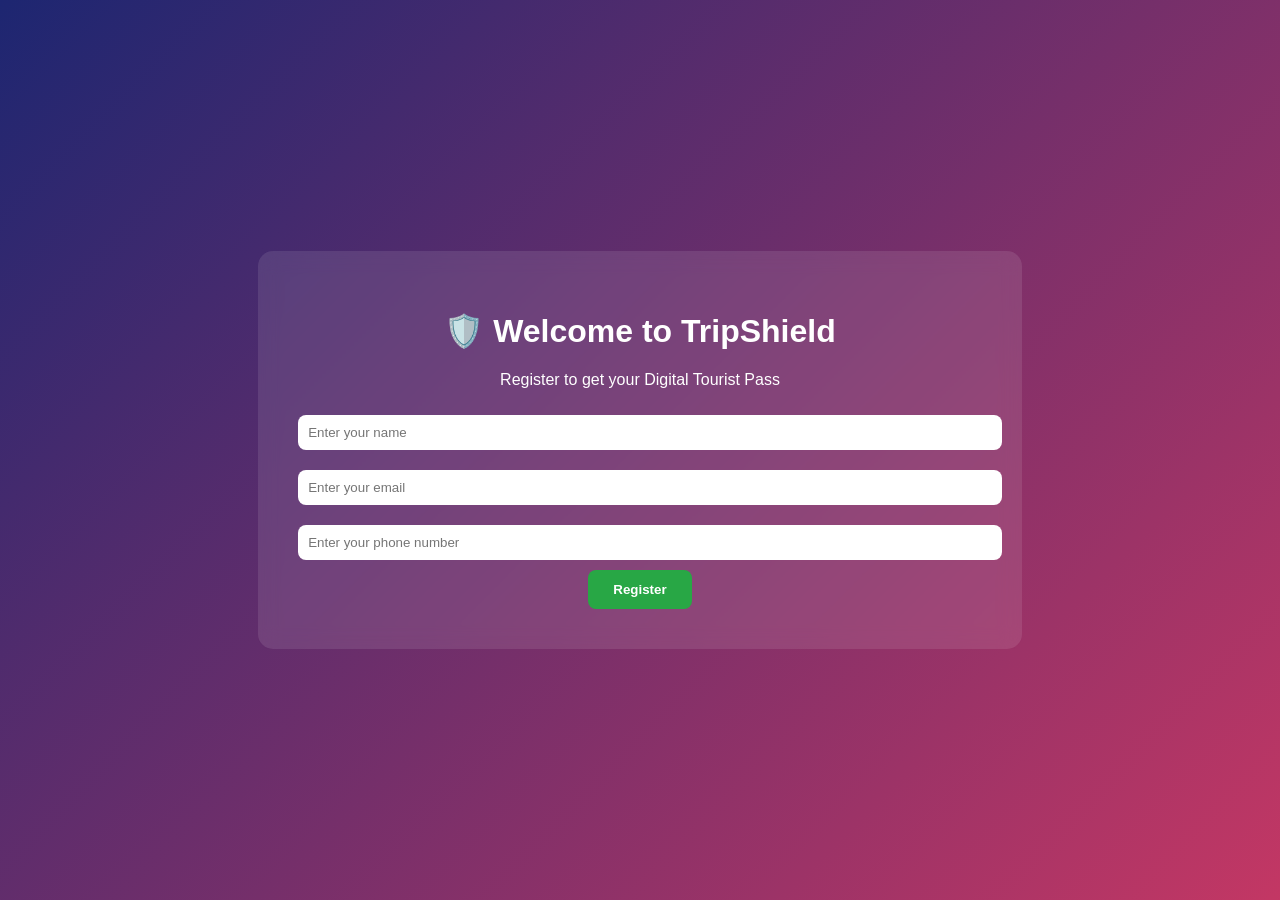
==== index.html @ 43f6dd0d "Rename registration.html to index.html" ====
<!DOCTYPE html>
<html lang="en">
<head>
  <meta charset="UTF-8">
  <meta name="viewport" content="width=device-width, initial-scale=1.0">
  <title>TripShield - Registration</title>
  <style>
    body {
      font-family: "Segoe UI", sans-serif;
      display: flex; justify-content: center; align-items: center;
      height: 100vh; margin: 0;
      background: linear-gradient(135deg, #1d2671, #c33764);
      color: white;
    }
    .box {
      background: rgba(255,255,255,0.1);
      padding: 40px;
      border-radius: 15px;
      text-align: center;
      backdrop-filter: blur(10px);
    }
    input {
      width: 100%; padding: 10px; margin: 10px 0;
      border-radius: 8px; border: none;
    }
    button {
      background: #28a745; border: none; color: white;
      padding: 12px 25px; border-radius: 8px;
      cursor: pointer; font-weight: bold;
    }
  </style>
</head>
<body>
  <div class="box">
    <h1>🛡️ Welcome to TripShield</h1>
    <p>Register to get your Digital Tourist Pass</p>
    <form onsubmit="registerUser(event)">
      <input type="text" id="name" placeholder="Enter your name" required>
      <input type="email" id="email" placeholder="Enter your email" required>
      <input type="tel" id="phone" placeholder="Enter your phone number" required>
      <button type="submit">Register</button>
    </form>
  </div>

  <script>
    function registerUser(event) {
      event.preventDefault();
      const name = document.getElementById("name").value;
      const email = document.getElementById("email").value;
      const phone = document.getElementById("phone").value;

      // redirect to pass.html with data
      window.location.href = `pass.html?name=${encodeURIComponent(name)}&email=${encodeURIComponent(email)}&phone=${encodeURIComponent(phone)}`;
    }
  </script>
</body>
</html>
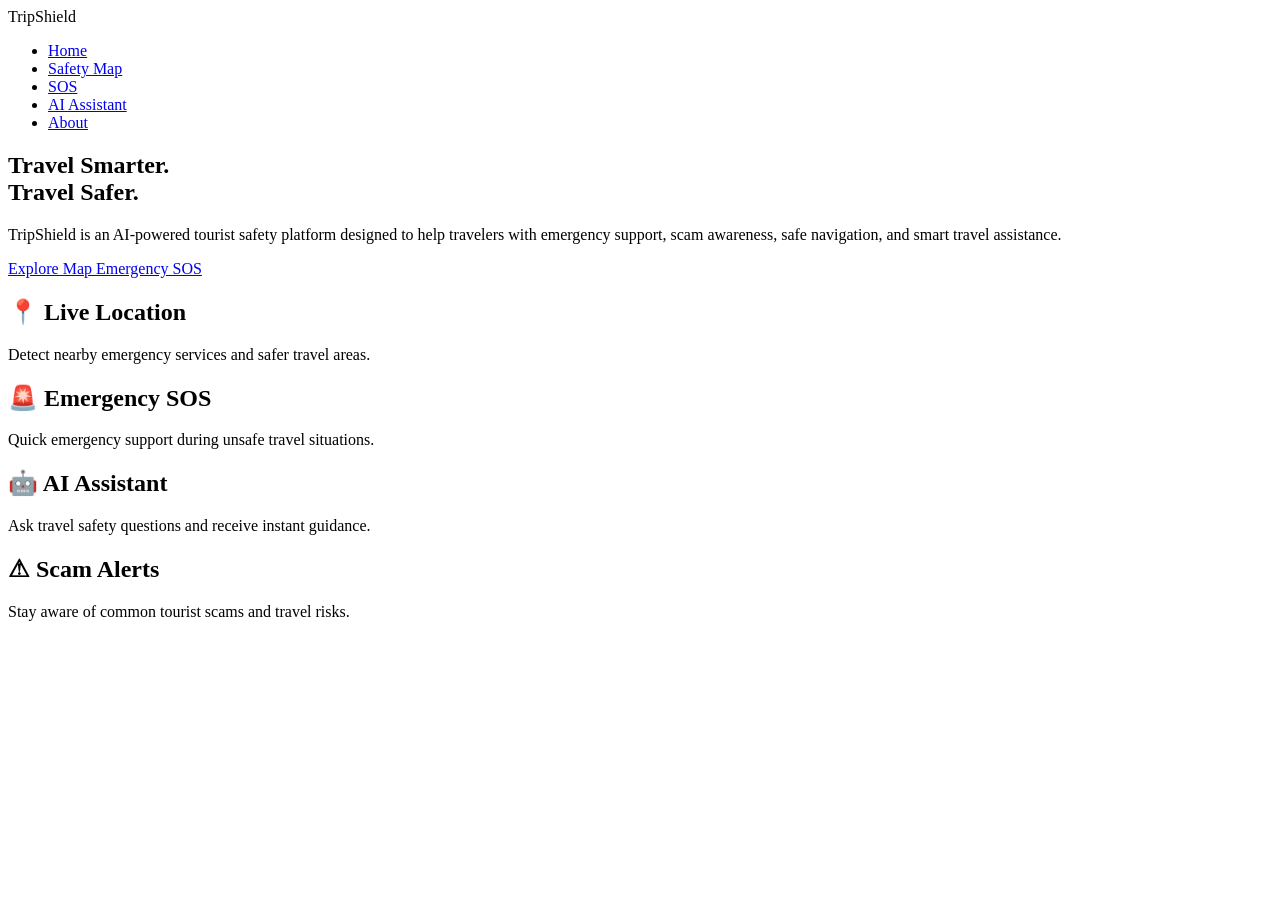
==== commit e573fafe: "Enhance index.html with navbar and hero section Added a navigation bar and hero section with feature" ====
--- a/index.html
+++ b/index.html
@@ -1,57 +1,104 @@
+<!-- ========================= -->
+<!-- index.html -->
+<!-- ========================= -->
+
 <!DOCTYPE html>
 <html lang="en">
+
 <head>
-  <meta charset="UTF-8">
-  <meta name="viewport" content="width=device-width, initial-scale=1.0">
-  <title>TripShield - Registration</title>
-  <style>
-    body {
-      font-family: "Segoe UI", sans-serif;
-      display: flex; justify-content: center; align-items: center;
-      height: 100vh; margin: 0;
-      background: linear-gradient(135deg, #1d2671, #c33764);
-      color: white;
-    }
-    .box {
-      background: rgba(255,255,255,0.1);
-      padding: 40px;
-      border-radius: 15px;
-      text-align: center;
-      backdrop-filter: blur(10px);
-    }
-    input {
-      width: 100%; padding: 10px; margin: 10px 0;
-      border-radius: 8px; border: none;
-    }
-    button {
-      background: #28a745; border: none; color: white;
-      padding: 12px 25px; border-radius: 8px;
-      cursor: pointer; font-weight: bold;
-    }
-  </style>
+    <meta charset="UTF-8">
+    <meta name="viewport" content="width=device-width, initial-scale=1.0">
+
+    <title>TripShield</title>
+
+    <link rel="stylesheet" href="css/style.css">
 </head>
+
 <body>
-  <div class="box">
-    <h1>🛡️ Welcome to TripShield</h1>
-    <p>Register to get your Digital Tourist Pass</p>
-    <form onsubmit="registerUser(event)">
-      <input type="text" id="name" placeholder="Enter your name" required>
-      <input type="email" id="email" placeholder="Enter your email" required>
-      <input type="tel" id="phone" placeholder="Enter your phone number" required>
-      <button type="submit">Register</button>
-    </form>
-  </div>
 
-  <script>
-    function registerUser(event) {
-      event.preventDefault();
-      const name = document.getElementById("name").value;
-      const email = document.getElementById("email").value;
-      const phone = document.getElementById("phone").value;
+    <!-- NAVBAR -->
 
-      // redirect to pass.html with data
-      window.location.href = `pass.html?name=${encodeURIComponent(name)}&email=${encodeURIComponent(email)}&phone=${encodeURIComponent(phone)}`;
-    }
-  </script>
+    <nav>
+
+        <div class="logo">TripShield</div>
+
+        <ul>
+            <li><a href="index.html">Home</a></li>
+            <li><a href="map.html">Safety Map</a></li>
+            <li><a href="sos.html">SOS</a></li>
+            <li><a href="ai.html">AI Assistant</a></li>
+            <li><a href="about.html">About</a></li>
+        </ul>
+
+    </nav>
+
+    <!-- HERO SECTION -->
+
+    <section class="hero">
+
+        <h1>
+            Travel Smarter. <br>
+            Travel Safer.
+        </h1>
+
+        <p>
+            TripShield is an AI-powered tourist safety platform
+            designed to help travelers with emergency support,
+            scam awareness, safe navigation, and smart travel assistance.
+        </p>
+
+        <div class="hero-buttons">
+
+            <a href="map.html" class="btn primary-btn">
+                Explore Map
+            </a>
+
+            <a href="sos.html" class="btn secondary-btn">
+                Emergency SOS
+            </a>
+
+        </div>
+
+    </section>
+
+    <!-- FEATURE CARDS -->
+
+    <section class="cards">
+
+        <div class="card">
+            <h2>📍 Live Location</h2>
+
+            <p>
+                Detect nearby emergency services and safer travel areas.
+            </p>
+        </div>
+
+        <div class="card">
+            <h2>🚨 Emergency SOS</h2>
+
+            <p>
+                Quick emergency support during unsafe travel situations.
+            </p>
+        </div>
+
+        <div class="card">
+            <h2>🤖 AI Assistant</h2>
+
+            <p>
+                Ask travel safety questions and receive instant guidance.
+            </p>
+        </div>
+
+        <div class="card">
+            <h2>⚠ Scam Alerts</h2>
+
+            <p>
+                Stay aware of common tourist scams and travel risks.
+            </p>
+        </div>
+
+    </section>
+
 </body>
+
 </html>
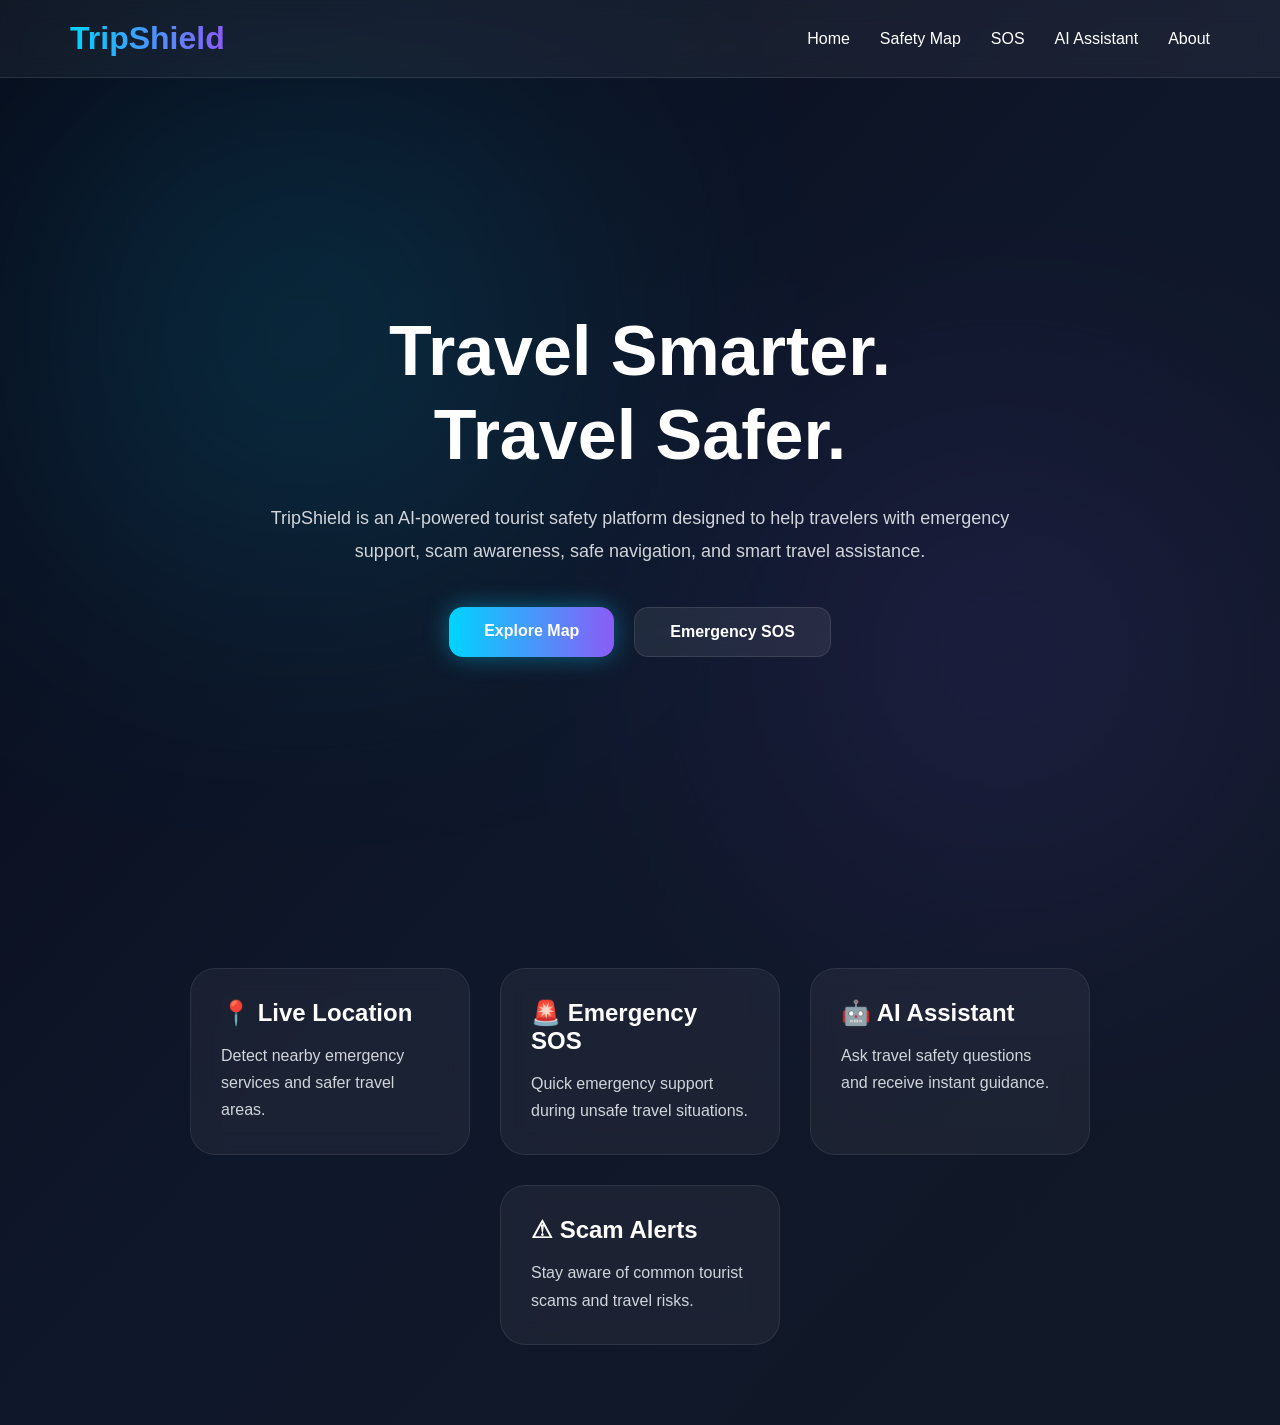
==== commit a48f8ff6: "Update index.html" ====
--- a/index.html
+++ b/index.html
@@ -10,8 +10,7 @@
     <meta name="viewport" content="width=device-width, initial-scale=1.0">
 
     <title>TripShield</title>
-
-    <link rel="stylesheet" href="css/style.css">
+<link rel="stylesheet" href="style.css">
 </head>
 
 <body>
--- a/style.css
+++ b/style.css
@@ -0,0 +1,268 @@
+/* GOOGLE FONT */
+@import url('https://fonts.googleapis.com/css2?family=Poppins:wght@300;400;500;600;700&display=swap');
+
+*{
+    margin:0;
+    padding:0;
+    box-sizing:border-box;
+    font-family:'Poppins', sans-serif;
+}
+
+body{
+    background:linear-gradient(to bottom right,#070b1a,#0f172a,#111827);
+    color:white;
+    overflow-x:hidden;
+}
+
+/* NAVBAR */
+
+nav{
+    width:100%;
+    display:flex;
+    justify-content:space-between;
+    align-items:center;
+    padding:20px 70px;
+
+    background:rgba(255,255,255,0.05);
+    backdrop-filter:blur(12px);
+
+    border-bottom:1px solid rgba(255,255,255,0.1);
+
+    position:sticky;
+    top:0;
+    z-index:1000;
+}
+
+.logo{
+    font-size:32px;
+    font-weight:700;
+
+    background:linear-gradient(to right,#00d4ff,#8b5cf6);
+    -webkit-background-clip:text;
+    -webkit-text-fill-color:transparent;
+}
+
+nav ul{
+    display:flex;
+    gap:30px;
+    list-style:none;
+}
+
+nav ul li a{
+    text-decoration:none;
+    color:white;
+    font-weight:500;
+    transition:0.3s;
+}
+
+nav ul li a:hover{
+    color:#00d4ff;
+}
+
+/* HERO SECTION */
+
+.hero{
+    min-height:90vh;
+
+    display:flex;
+    flex-direction:column;
+    justify-content:center;
+    align-items:center;
+
+    text-align:center;
+
+    padding:40px 20px;
+    position:relative;
+}
+
+/* GLOW EFFECTS */
+
+.hero::before{
+    content:'';
+
+    position:absolute;
+
+    width:350px;
+    height:350px;
+
+    background:#00d4ff;
+
+    filter:blur(150px);
+
+    opacity:0.25;
+
+    top:10%;
+    left:10%;
+}
+
+.hero::after{
+    content:'';
+
+    position:absolute;
+
+    width:300px;
+    height:300px;
+
+    background:#8b5cf6;
+
+    filter:blur(150px);
+
+    opacity:0.25;
+
+    bottom:10%;
+    right:10%;
+}
+
+/* HERO TEXT */
+
+.hero h1{
+    font-size:70px;
+    font-weight:700;
+
+    max-width:900px;
+
+    z-index:2;
+
+    line-height:1.2;
+}
+
+.hero p{
+    margin-top:25px;
+
+    max-width:750px;
+
+    color:#d1d5db;
+
+    line-height:1.8;
+
+    font-size:18px;
+
+    z-index:2;
+}
+
+/* BUTTONS */
+
+.hero-buttons{
+    margin-top:40px;
+
+    display:flex;
+    gap:20px;
+
+    z-index:2;
+}
+
+.btn{
+    padding:15px 35px;
+
+    border-radius:14px;
+
+    text-decoration:none;
+
+    font-weight:600;
+
+    transition:0.3s;
+
+    border:none;
+}
+
+/* PRIMARY BUTTON */
+
+.primary-btn{
+    background:linear-gradient(to right,#00d4ff,#8b5cf6);
+
+    color:white;
+
+    box-shadow:0 0 25px rgba(0,212,255,0.4);
+}
+
+.primary-btn:hover{
+    transform:translateY(-4px) scale(1.03);
+}
+
+/* SECONDARY BUTTON */
+
+.secondary-btn{
+    background:rgba(255,255,255,0.08);
+
+    backdrop-filter:blur(10px);
+
+    color:white;
+
+    border:1px solid rgba(255,255,255,0.1);
+}
+
+.secondary-btn:hover{
+    background:rgba(255,255,255,0.15);
+
+    transform:translateY(-4px);
+}
+
+/* FEATURE CARDS */
+
+.cards{
+    width:100%;
+
+    display:flex;
+    justify-content:center;
+    gap:30px;
+
+    flex-wrap:wrap;
+
+    padding:80px 40px;
+}
+
+.card{
+    width:280px;
+
+    background:rgba(255,255,255,0.05);
+
+    border:1px solid rgba(255,255,255,0.08);
+
+    backdrop-filter:blur(12px);
+
+    border-radius:25px;
+
+    padding:30px;
+
+    transition:0.4s;
+}
+
+.card:hover{
+    transform:translateY(-12px);
+
+    border-color:#00d4ff;
+
+    box-shadow:0 0 30px rgba(0,212,255,0.2);
+}
+
+.card h2{
+    margin-bottom:15px;
+
+    font-size:24px;
+}
+
+.card p{
+    color:#d1d5db;
+
+    line-height:1.7;
+}
+
+/* RESPONSIVE */
+
+@media(max-width:900px){
+
+    nav{
+        padding:20px 30px;
+        flex-direction:column;
+        gap:20px;
+    }
+
+    .hero h1{
+        font-size:48px;
+    }
+
+    .hero-buttons{
+        flex-direction:column;
+    }
+
+}
